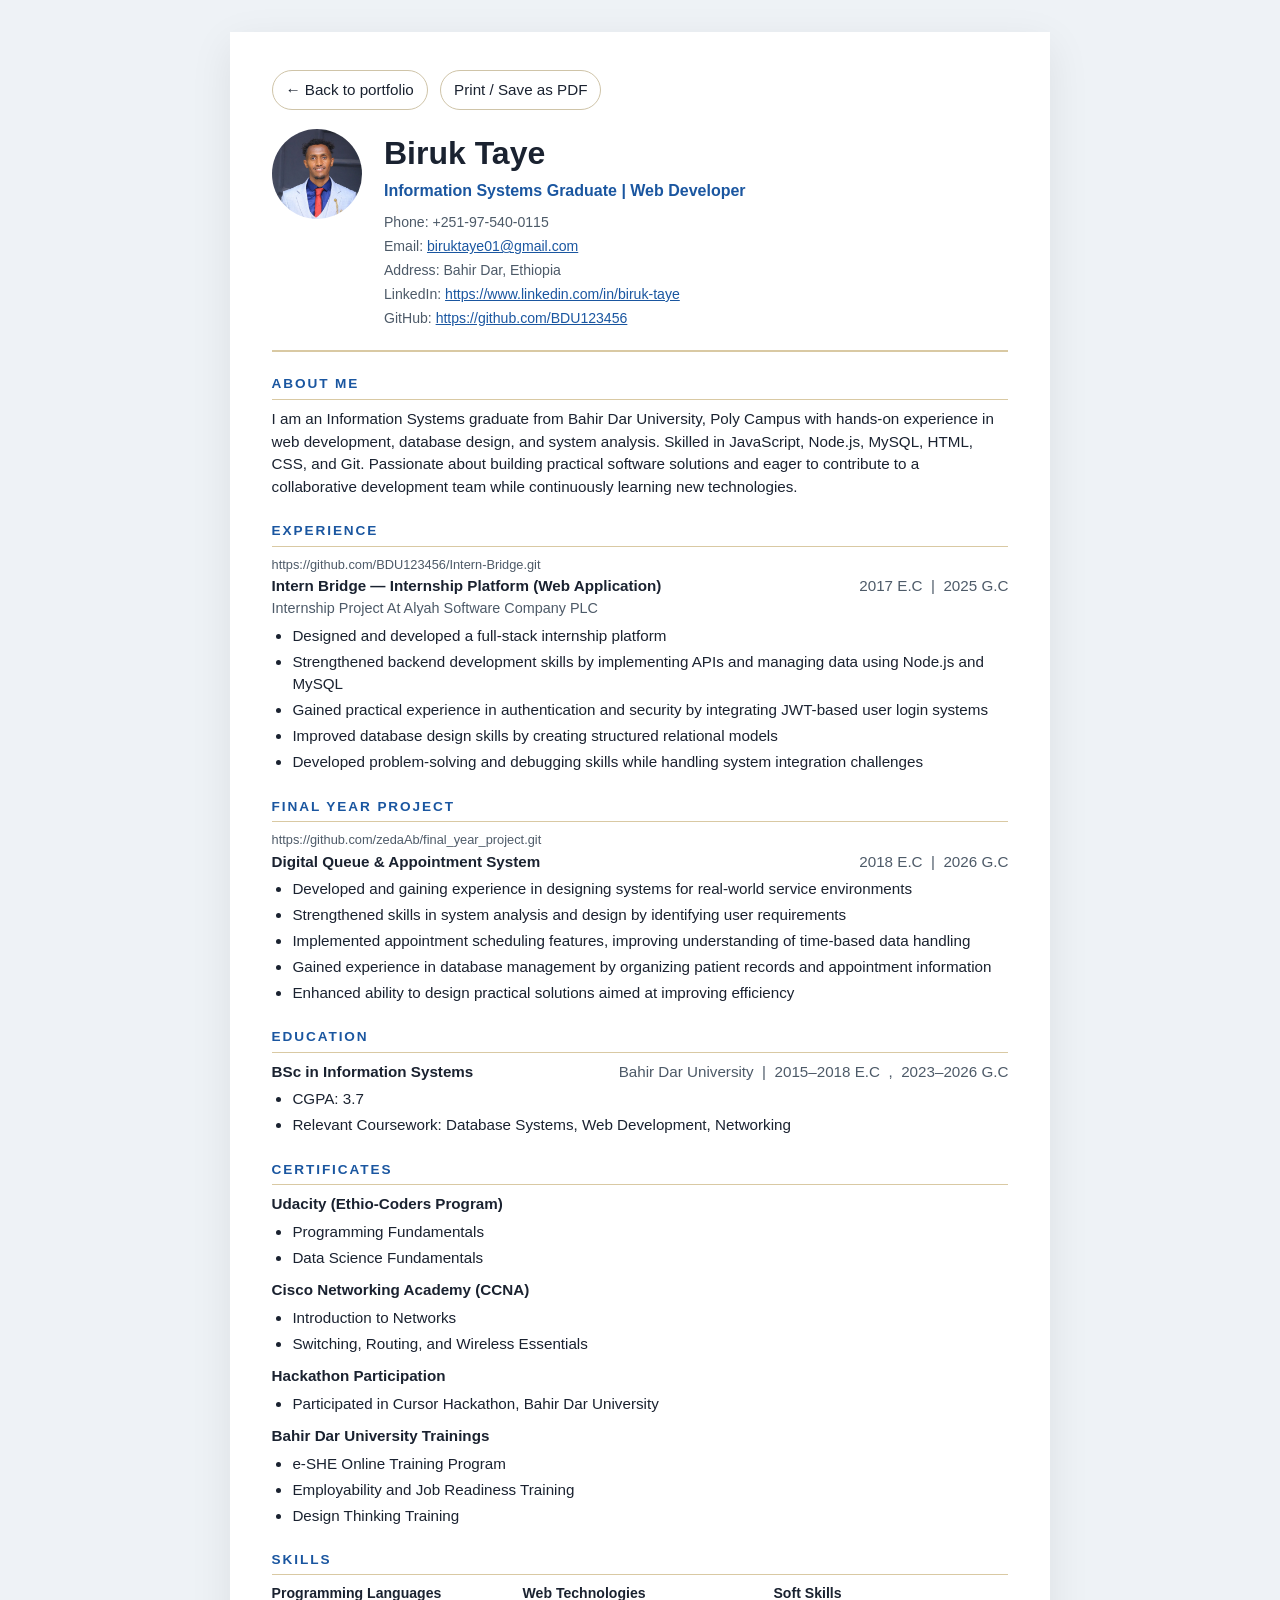
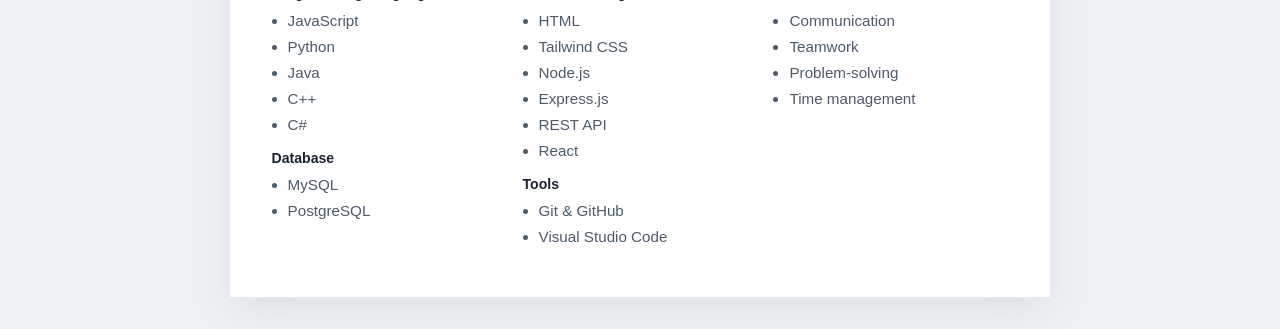
==== personal-portfolio-website/assets/cv.html @ df34433e "Personal portfolio website" ====
<!DOCTYPE html>
<html lang="en">
  <head>
    <meta charset="UTF-8" />
    <meta name="viewport" content="width=device-width, initial-scale=1.0" />
    <title>Biruk Taye &mdash; Curriculum Vitae</title>
    <style>
      :root {
        --ink: #1a2230;
        --muted: #4d5a68;
        --line: #d9c9a3;
        --gold: #8b6b2e;
        --blue: #1a56a0;
      }

      * { box-sizing: border-box; }

      body {
        margin: 0;
        font-family: "Segoe UI", Arial, sans-serif;
        color: var(--ink);
        background: #eef2f6;
        line-height: 1.5;
        font-size: 0.95rem;
      }

      .sheet {
        width: min(820px, calc(100% - 2rem));
        margin: 2rem auto;
        background: #fff;
        padding: 2.4rem 2.6rem;
        box-shadow: 0 12px 40px rgba(0,0,0,0.08);
      }

      /* Actions bar */
      .actions {
        display: flex;
        gap: 0.8rem;
        margin-bottom: 1.2rem;
      }
      .actions a, .actions button {
        font: inherit;
        border: 1px solid #cfc4a8;
        background: #fff;
        padding: 0.45rem 0.8rem;
        border-radius: 999px;
        cursor: pointer;
        text-decoration: none;
        color: var(--ink);
      }

      /* Header */
      .cv-header {
        display: flex;
        gap: 1.4rem;
        align-items: flex-start;
        border-bottom: 2px solid var(--line);
        padding-bottom: 1.2rem;
        margin-bottom: 1.4rem;
      }
      .cv-header img {
        width: 90px;
        height: 90px;
        border-radius: 50%;
        object-fit: cover;
        object-position: center top;
        flex-shrink: 0;
      }
      .cv-header-info h1 {
        margin: 0 0 0.15rem;
        font-size: 2rem;
        color: var(--ink);
      }
      .cv-title {
        margin: 0 0 0.5rem;
        color: var(--blue);
        font-weight: 700;
        font-size: 1rem;
      }
      .cv-meta {
        margin: 0;
        color: var(--muted);
        font-size: 0.88rem;
        line-height: 1.7;
      }
      .cv-meta a { color: var(--blue); }

      /* Sections */
      h2 {
        font-size: 0.85rem;
        letter-spacing: 0.14em;
        text-transform: uppercase;
        color: var(--blue);
        margin: 1.4rem 0 0.5rem;
        border-bottom: 1px solid var(--line);
        padding-bottom: 0.25rem;
      }

      p { margin: 0.3rem 0; }

      ul {
        margin: 0.3rem 0 0.6rem;
        padding-left: 1.3rem;
      }
      ul li { margin-bottom: 0.2rem; }

      /* Experience entry */
      .exp-entry { margin-bottom: 1rem; }
      .exp-entry .exp-link {
        font-size: 0.8rem;
        color: var(--muted);
        display: block;
        margin-bottom: 0.1rem;
      }
      .exp-entry .exp-title {
        font-weight: 700;
        display: flex;
        justify-content: space-between;
        flex-wrap: wrap;
        gap: 0.3rem;
      }
      .exp-entry .exp-title span { font-weight: 400; color: var(--muted); }
      .exp-entry .exp-org {
        color: var(--muted);
        font-size: 0.9rem;
        margin-bottom: 0.3rem;
      }

      /* Skills grid */
      .skills-grid {
        display: grid;
        grid-template-columns: repeat(3, 1fr);
        gap: 1rem;
        margin-top: 0.5rem;
      }
      .skills-col h3 {
        font-size: 0.88rem;
        margin: 0 0 0.35rem;
        font-weight: 700;
      }
      .skills-col ul { padding-left: 1rem; color: var(--muted); }

      /* Education row */
      .edu-row {
        display: flex;
        justify-content: space-between;
        flex-wrap: wrap;
        gap: 0.3rem;
        font-weight: 700;
      }
      .edu-row span { font-weight: 400; color: var(--muted); }

      @media print {
        body { background: #fff; }
        .sheet { width: auto; margin: 0; box-shadow: none; padding: 0; }
        .actions { display: none; }
      }

      @media (max-width: 600px) {
        .skills-grid { grid-template-columns: 1fr; }
        .cv-header { flex-direction: column; }
      }
    </style>
  </head>
  <body>
    <main class="sheet">
      <div class="actions">
        <a href="../index.html">&larr; Back to portfolio</a>
        <button type="button" onclick="window.print()">Print / Save as PDF</button>
      </div>

      <header class="cv-header">
        <img src="../assets/images/BT.jpg" alt="Biruk Taye" />
        <div class="cv-header-info">
          <h1>Biruk Taye</h1>
          <p class="cv-title">Information Systems Graduate | Web Developer</p>
          <p class="cv-meta">
            Phone: +251-97-540-0115<br />
            Email: <a href="mailto:biruktaye01@gmail.com">biruktaye01@gmail.com</a><br />
            Address: Bahir Dar, Ethiopia<br />
            LinkedIn: <a href="https://www.linkedin.com/in/biruk-taye" target="_blank" rel="noopener noreferrer">https://www.linkedin.com/in/biruk-taye</a><br />
            GitHub: <a href="https://github.com/BDU123456" target="_blank" rel="noopener noreferrer">https://github.com/BDU123456</a>
          </p>
        </div>
      </header>

      <section>
        <h2>About Me</h2>
        <p>
          I am an Information Systems graduate from Bahir Dar University, Poly Campus with hands-on experience
          in web development, database design, and system analysis. Skilled in JavaScript, Node.js, MySQL, HTML,
          CSS, and Git. Passionate about building practical software solutions and eager to contribute to a
          collaborative development team while continuously learning new technologies.
        </p>
      </section>

      <section>
        <h2>Experience</h2>
        <div class="exp-entry">
          <span class="exp-link">https://github.com/BDU123456/Intern-Bridge.git</span>
          <div class="exp-title">
            Intern Bridge &mdash; Internship Platform (Web Application)
            <span>2017 E.C &nbsp;|&nbsp; 2025 G.C</span>
          </div>
          <div class="exp-org">Internship Project At Alyah Software Company PLC</div>
          <ul>
            <li>Designed and developed a full-stack internship platform</li>
            <li>Strengthened backend development skills by implementing APIs and managing data using Node.js and MySQL</li>
            <li>Gained practical experience in authentication and security by integrating JWT-based user login systems</li>
            <li>Improved database design skills by creating structured relational models</li>
            <li>Developed problem-solving and debugging skills while handling system integration challenges</li>
          </ul>
        </div>
      </section>

      <section>
        <h2>Final Year Project</h2>
        <div class="exp-entry">
          <span class="exp-link">https://github.com/zedaAb/final_year_project.git</span>
          <div class="exp-title">
            Digital Queue &amp; Appointment System
            <span>2018 E.C &nbsp;|&nbsp; 2026 G.C</span>
          </div>
          <ul>
            <li>Developed and gaining experience in designing systems for real-world service environments</li>
            <li>Strengthened skills in system analysis and design by identifying user requirements</li>
            <li>Implemented appointment scheduling features, improving understanding of time-based data handling</li>
            <li>Gained experience in database management by organizing patient records and appointment information</li>
            <li>Enhanced ability to design practical solutions aimed at improving efficiency</li>
          </ul>
        </div>
      </section>

      <section>
        <h2>Education</h2>
        <div class="edu-row">
          <strong>BSc in Information Systems</strong>
          <span>Bahir Dar University &nbsp;|&nbsp; 2015&ndash;2018 E.C &nbsp;,&nbsp; 2023&ndash;2026 G.C</span>
        </div>
        <ul>
          <li>CGPA: 3.7</li>
          <li>Relevant Coursework: Database Systems, Web Development, Networking</li>
        </ul>
      </section>

      <section>
        <h2>Certificates</h2>
        <p><strong>Udacity (Ethio-Coders Program)</strong></p>
        <ul>
          <li>Programming Fundamentals</li>
          <li>Data Science Fundamentals</li>
        </ul>
        <p><strong>Cisco Networking Academy (CCNA)</strong></p>
        <ul>
          <li>Introduction to Networks</li>
          <li>Switching, Routing, and Wireless Essentials</li>
        </ul>
        <p><strong>Hackathon Participation</strong></p>
        <ul>
          <li>Participated in Cursor Hackathon, Bahir Dar University</li>
        </ul>
        <p><strong>Bahir Dar University Trainings</strong></p>
        <ul>
          <li>e-SHE Online Training Program</li>
          <li>Employability and Job Readiness Training</li>
          <li>Design Thinking Training</li>
        </ul>
      </section>

      <section>
        <h2>Skills</h2>
        <div class="skills-grid">
          <div class="skills-col">
            <h3>Programming Languages</h3>
            <ul>
              <li>JavaScript</li>
              <li>Python</li>
              <li>Java</li>
              <li>C++</li>
              <li>C#</li>
            </ul>
            <h3 style="margin-top:0.7rem">Database</h3>
            <ul>
              <li>MySQL</li>
              <li>PostgreSQL</li>
            </ul>
          </div>
          <div class="skills-col">
            <h3>Web Technologies</h3>
            <ul>
              <li>HTML</li>
              <li>Tailwind CSS</li>
              <li>Node.js</li>
              <li>Express.js</li>
              <li>REST API</li>
              <li>React</li>
            </ul>
            <h3 style="margin-top:0.7rem">Tools</h3>
            <ul>
              <li>Git &amp; GitHub</li>
              <li>Visual Studio Code</li>
            </ul>
          </div>
          <div class="skills-col">
            <h3>Soft Skills</h3>
            <ul>
              <li>Communication</li>
              <li>Teamwork</li>
              <li>Problem-solving</li>
              <li>Time management</li>
            </ul>
          </div>
        </div>
      </section>
    </main>
  </body>
</html>
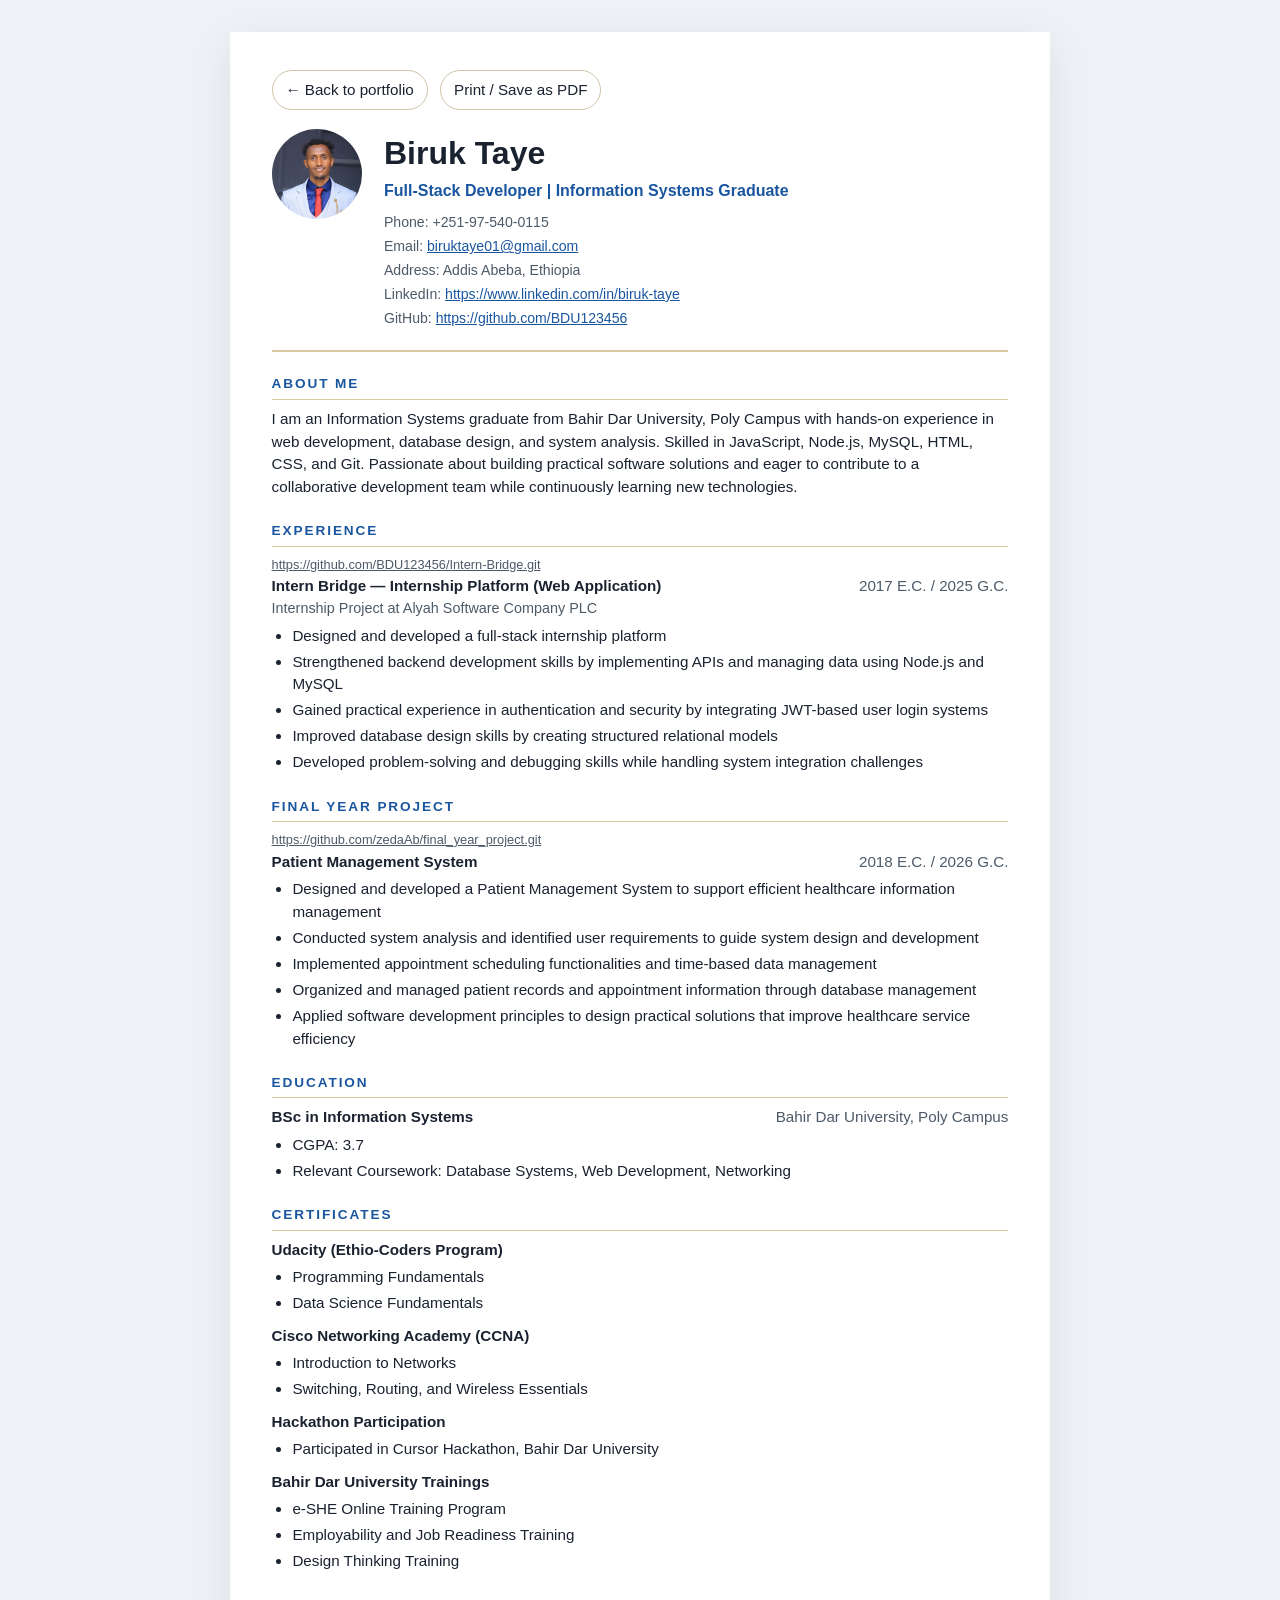
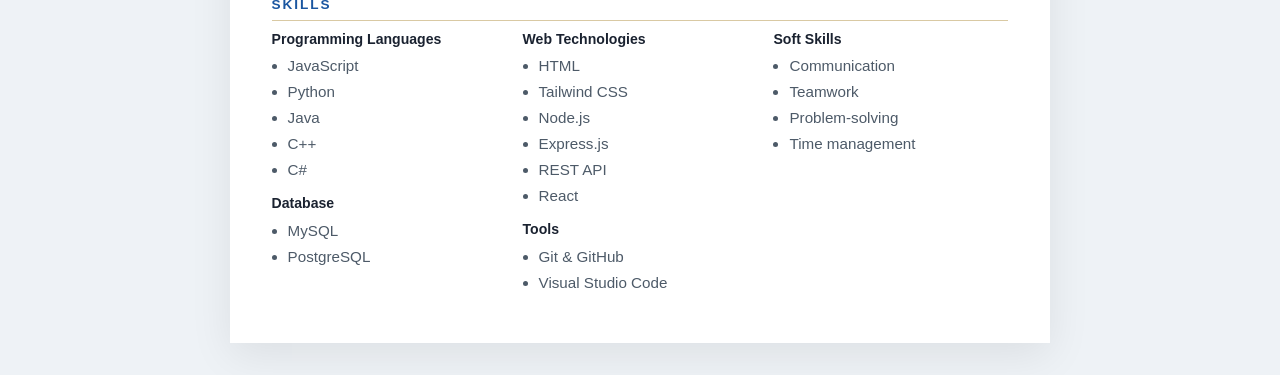
==== commit 723191a4: "final change to deploy" ====
--- a/personal-portfolio-website/assets/cv.html
+++ b/personal-portfolio-website/assets/cv.html
@@ -173,11 +173,11 @@
         <img src="../assets/images/BT.jpg" alt="Biruk Taye" />
         <div class="cv-header-info">
           <h1>Biruk Taye</h1>
-          <p class="cv-title">Information Systems Graduate | Web Developer</p>
+          <p class="cv-title">Full-Stack Developer | Information Systems Graduate</p>
           <p class="cv-meta">
             Phone: +251-97-540-0115<br />
             Email: <a href="mailto:biruktaye01@gmail.com">biruktaye01@gmail.com</a><br />
-            Address: Bahir Dar, Ethiopia<br />
+            Address: Addis Abeba, Ethiopia<br />
             LinkedIn: <a href="https://www.linkedin.com/in/biruk-taye" target="_blank" rel="noopener noreferrer">https://www.linkedin.com/in/biruk-taye</a><br />
             GitHub: <a href="https://github.com/BDU123456" target="_blank" rel="noopener noreferrer">https://github.com/BDU123456</a>
           </p>
@@ -197,12 +197,12 @@
       <section>
         <h2>Experience</h2>
         <div class="exp-entry">
-          <span class="exp-link">https://github.com/BDU123456/Intern-Bridge.git</span>
+          <a class="exp-link" href="https://github.com/BDU123456/Intern-Bridge.git">https://github.com/BDU123456/Intern-Bridge.git</a>
           <div class="exp-title">
             Intern Bridge &mdash; Internship Platform (Web Application)
-            <span>2017 E.C &nbsp;|&nbsp; 2025 G.C</span>
-          </div>
-          <div class="exp-org">Internship Project At Alyah Software Company PLC</div>
+            <span>2017 E.C. / 2025 G.C.</span>
+          </div>
+          <div class="exp-org">Internship Project at Alyah Software Company PLC</div>
           <ul>
             <li>Designed and developed a full-stack internship platform</li>
             <li>Strengthened backend development skills by implementing APIs and managing data using Node.js and MySQL</li>
@@ -216,17 +216,17 @@
       <section>
         <h2>Final Year Project</h2>
         <div class="exp-entry">
-          <span class="exp-link">https://github.com/zedaAb/final_year_project.git</span>
+          <a class="exp-link" href="https://github.com/zedaAb/final_year_project.git">https://github.com/zedaAb/final_year_project.git</a>
           <div class="exp-title">
-            Digital Queue &amp; Appointment System
-            <span>2018 E.C &nbsp;|&nbsp; 2026 G.C</span>
+            Patient Management System
+            <span>2018 E.C. / 2026 G.C.</span>
           </div>
           <ul>
-            <li>Developed and gaining experience in designing systems for real-world service environments</li>
-            <li>Strengthened skills in system analysis and design by identifying user requirements</li>
-            <li>Implemented appointment scheduling features, improving understanding of time-based data handling</li>
-            <li>Gained experience in database management by organizing patient records and appointment information</li>
-            <li>Enhanced ability to design practical solutions aimed at improving efficiency</li>
+            <li>Designed and developed a Patient Management System to support efficient healthcare information management</li>
+            <li>Conducted system analysis and identified user requirements to guide system design and development</li>
+            <li>Implemented appointment scheduling functionalities and time-based data management</li>
+            <li>Organized and managed patient records and appointment information through database management</li>
+            <li>Applied software development principles to design practical solutions that improve healthcare service efficiency</li>
           </ul>
         </div>
       </section>
@@ -235,7 +235,8 @@
         <h2>Education</h2>
         <div class="edu-row">
           <strong>BSc in Information Systems</strong>
-          <span>Bahir Dar University &nbsp;|&nbsp; 2015&ndash;2018 E.C &nbsp;,&nbsp; 2023&ndash;2026 G.C</span>
+          <span>Bahir Dar University, Poly Campus</span>
+          <!-- TODO: Add education start and graduation dates; the attached CV does not list them. -->
         </div>
         <ul>
           <li>CGPA: 3.7</li>
